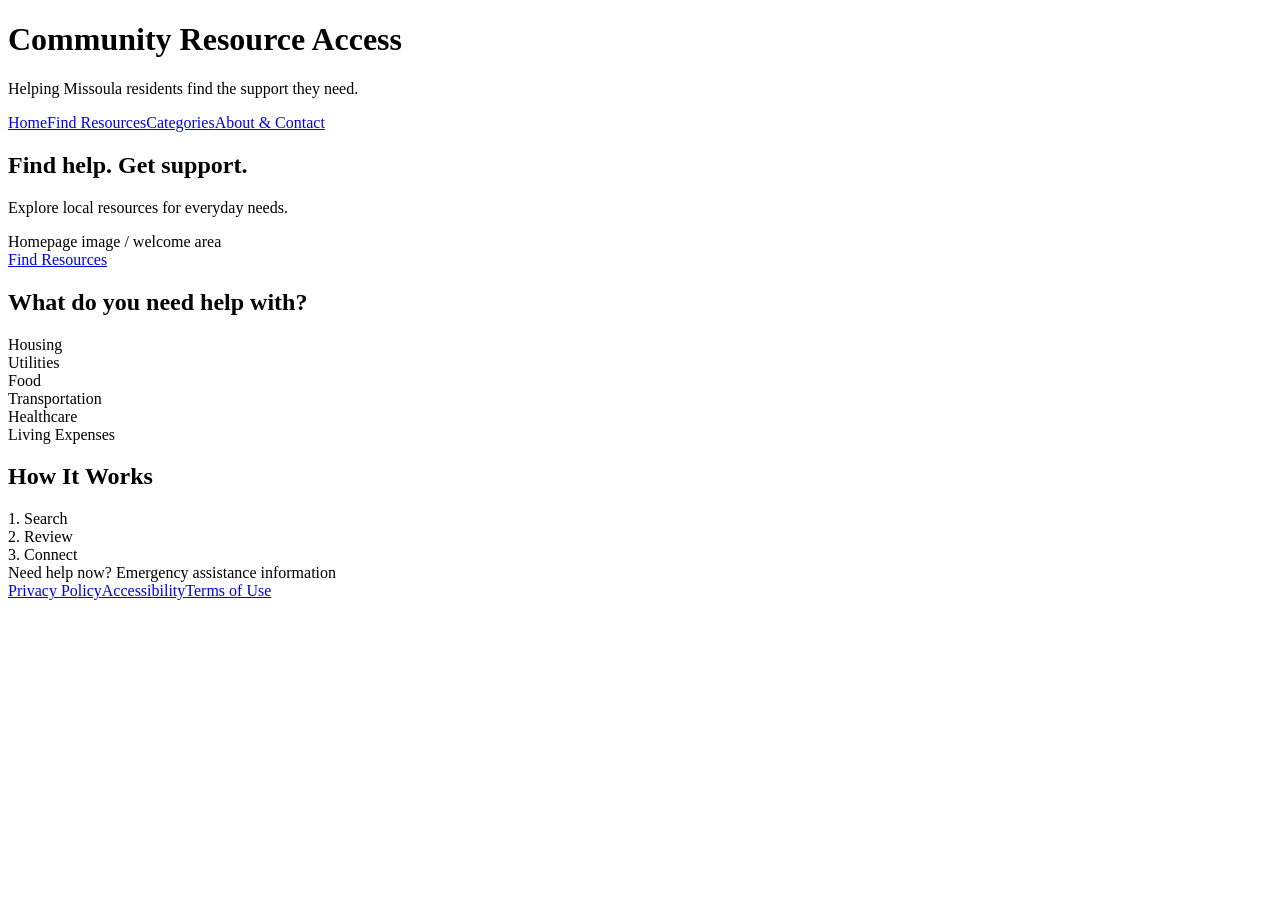
==== index.html @ b24c34c2 "Add initial HTML structure for community resource site" ====
<!doctype html>
<html lang="en"><head><meta charset="utf-8"><meta name="viewport" content="width=device-width, initial-scale=1"><title>Community Resource Access</title><link rel="stylesheet" href="styles.css"></head>
<body><header><h1>Community Resource Access</h1><p>Helping Missoula residents find the support they need.</p></header>
<nav><a href="index.html">Home</a><a href="search.html">Find Resources</a><a href="categories.html">Categories</a><a href="about-contact.html">About & Contact</a></nav>
<main><section><h2>Find help. Get support.</h2><p>Explore local resources for everyday needs.</p><div class="placeholder">Homepage image / welcome area</div><a class="button" href="search.html">Find Resources</a></section>
<section><h2>What do you need help with?</h2><div class="cards"><div class="card">Housing</div><div class="card">Utilities</div><div class="card">Food</div><div class="card">Transportation</div><div class="card">Healthcare</div><div class="card">Living Expenses</div></div></section>
<section><h2>How It Works</h2><div class="cards"><div class="card">1. Search</div><div class="card">2. Review</div><div class="card">3. Connect</div></div></section>
<section class="placeholder">Need help now? Emergency assistance information</section></main>
<footer><a href="#">Privacy Policy</a><a href="#">Accessibility</a><a href="#">Terms of Use</a></footer></body></html>
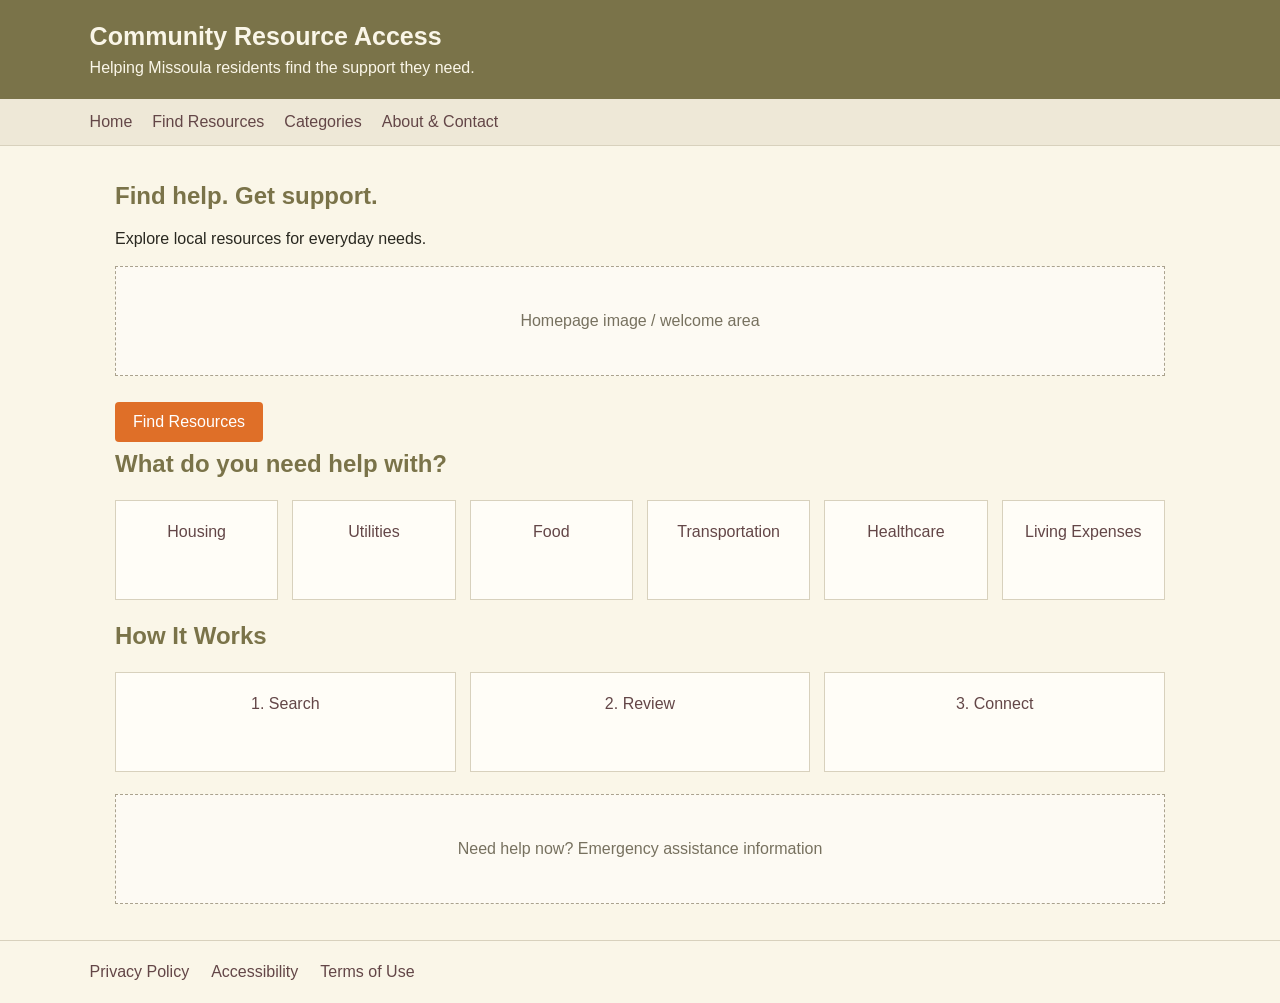
==== commit df79bfc2: "Add files via upload" ====
--- a/index.html
+++ b/index.html
@@ -6,4 +6,4 @@
 <section><h2>What do you need help with?</h2><div class="cards"><div class="card">Housing</div><div class="card">Utilities</div><div class="card">Food</div><div class="card">Transportation</div><div class="card">Healthcare</div><div class="card">Living Expenses</div></div></section>
 <section><h2>How It Works</h2><div class="cards"><div class="card">1. Search</div><div class="card">2. Review</div><div class="card">3. Connect</div></div></section>
 <section class="placeholder">Need help now? Emergency assistance information</section></main>
-<footer><a href="#">Privacy Policy</a><a href="#">Accessibility</a><a href="#">Terms of Use</a></footer></body></html>
+<footer><a href="#">Privacy Policy</a><a href="#">Accessibility</a><a href="#">Terms of Use</a></footer></body></html>
--- a/styles.css
+++ b/styles.css
@@ -0,0 +1,93 @@
+:root {
+  --olive: #7a7349;
+  --cream: #faf6e8;
+  --blue: #5d6887;
+  --burgundy: #634647;
+  --orange: #df6f28;
+  --line: #d8d1bd;
+  --text: #292820;
+}
+* { box-sizing: border-box; }
+body {
+  margin: 0;
+  font-family: Arial, sans-serif;
+  background: var(--cream);
+  color: var(--text);
+}
+header {
+  background: var(--olive);
+  color: var(--cream);
+  padding: 22px 7%;
+}
+header h1 { margin: 0 0 8px; font-size: 25px; }
+header p { margin: 0; }
+nav {
+  display: flex;
+  flex-wrap: wrap;
+  gap: 20px;
+  padding: 14px 7%;
+  background: #eee8d7;
+  border-bottom: 1px solid var(--line);
+}
+nav a, footer a { color: var(--burgundy); text-decoration: none; }
+nav a:hover, footer a:hover { text-decoration: underline; }
+main { width: min(1050px, 86%); margin: 36px auto; min-height: 55vh; }
+h2 { color: var(--olive); margin-top: 0; }
+.placeholder {
+  border: 1px dashed #aaa28e;
+  background: rgba(255,255,255,.45);
+  min-height: 110px;
+  padding: 22px;
+  margin: 18px 0;
+  display: flex;
+  align-items: center;
+  justify-content: center;
+  color: #77715f;
+  text-align: center;
+}
+.cards {
+  display: grid;
+  grid-template-columns: repeat(auto-fit, minmax(145px, 1fr));
+  gap: 14px;
+  margin: 22px 0;
+}
+.card {
+  border: 1px solid var(--line);
+  background: #fffdf7;
+  padding: 22px 14px;
+  min-height: 100px;
+  text-align: center;
+  color: var(--burgundy);
+}
+.button {
+  display: inline-block;
+  background: var(--orange);
+  color: white;
+  padding: 11px 18px;
+  text-decoration: none;
+  border-radius: 4px;
+  margin: 8px 8px 8px 0;
+}
+.button.secondary { background: var(--blue); }
+input, textarea, select {
+  width: 100%;
+  padding: 12px;
+  margin: 8px 0 16px;
+  border: 1px solid var(--line);
+  background: #fffdf7;
+  font: inherit;
+}
+label { display: block; margin-top: 10px; }
+footer {
+  padding: 22px 7%;
+  border-top: 1px solid var(--line);
+  color: #6d685a;
+  display: flex;
+  flex-wrap: wrap;
+  gap: 22px;
+}
+@media (max-width: 600px) {
+  header { padding: 20px 6%; }
+  nav { gap: 12px; padding: 14px 6%; }
+  main { width: 88%; margin: 26px auto; }
+}
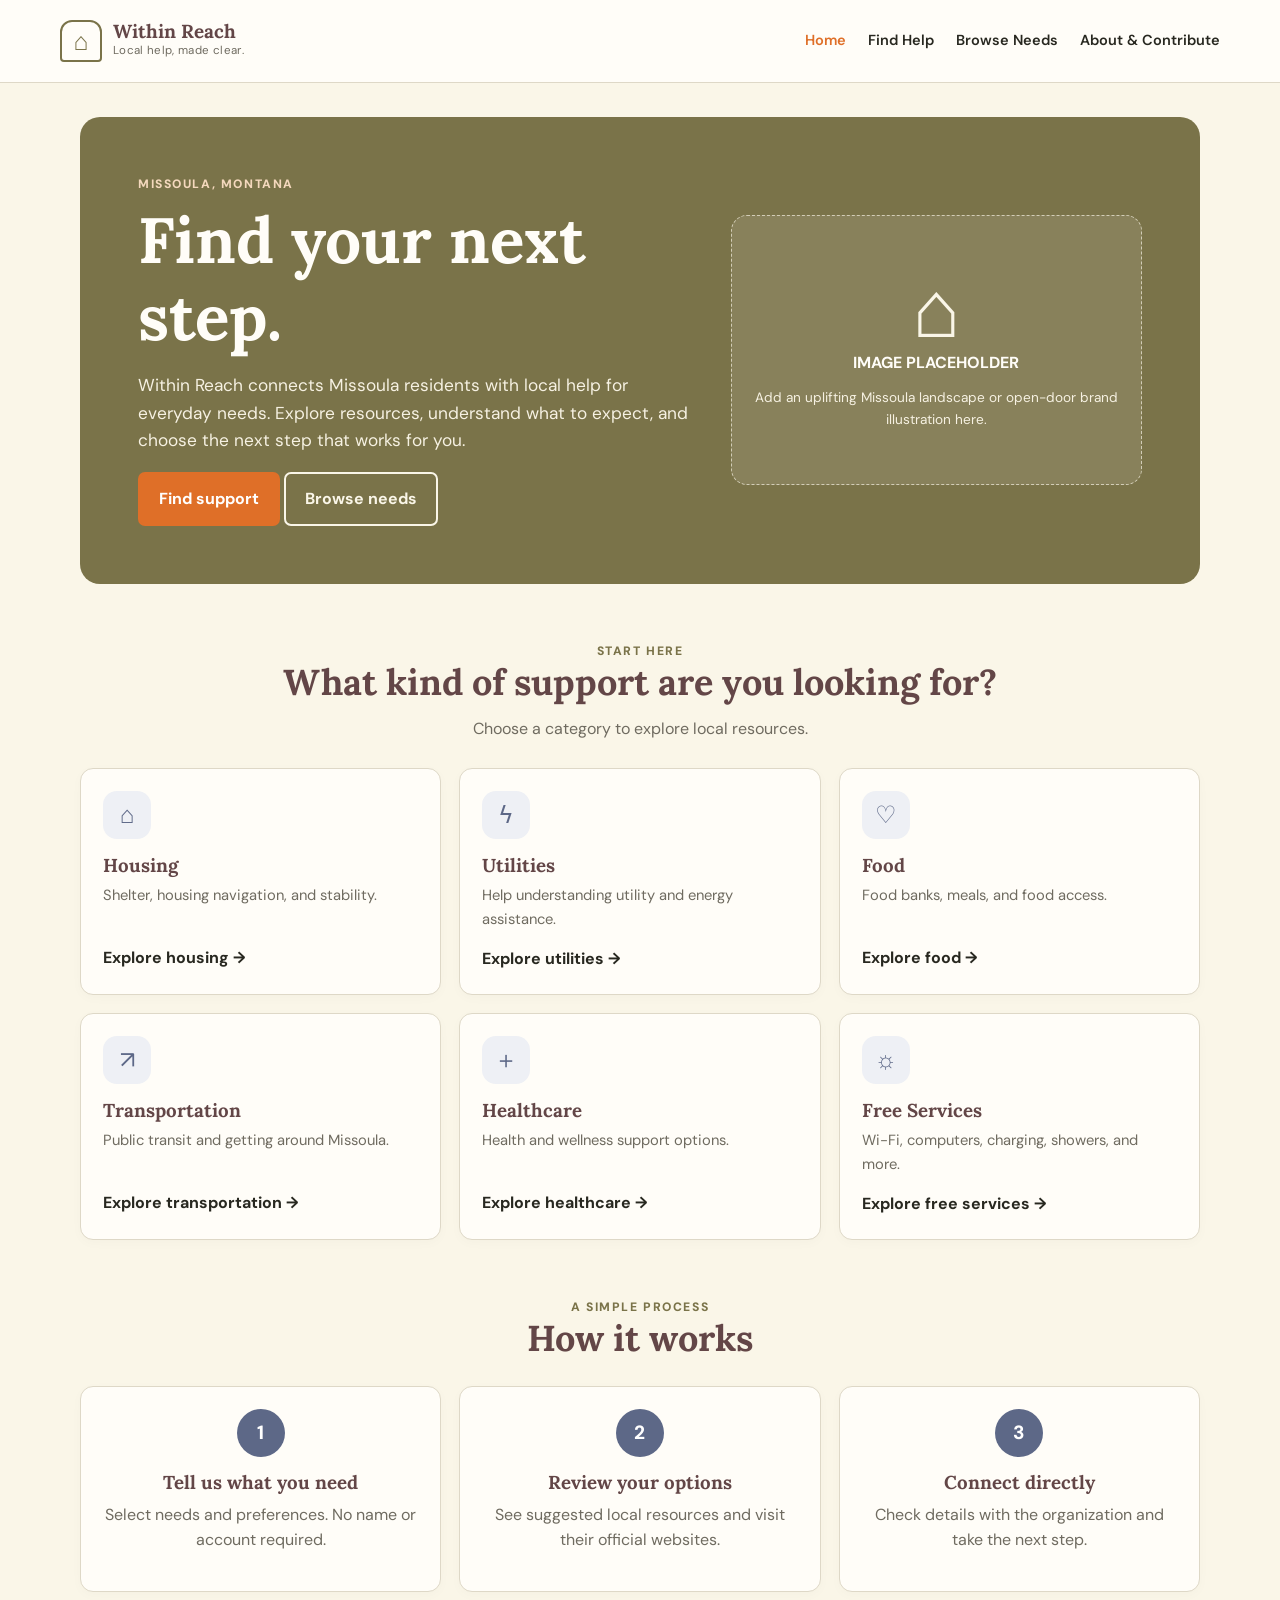
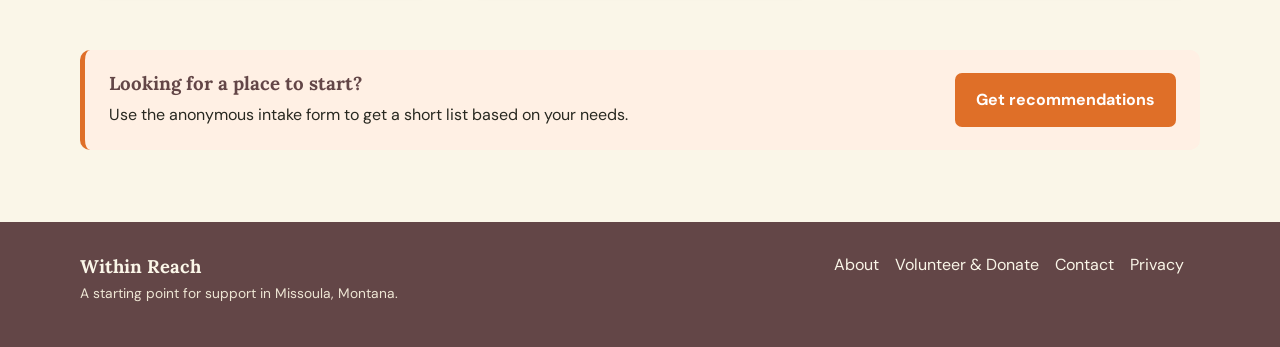
==== commit 6785d343: "Add files via upload" ====
--- a/index.html
+++ b/index.html
@@ -1,9 +1,58 @@
 <!doctype html>
-<html lang="en"><head><meta charset="utf-8"><meta name="viewport" content="width=device-width, initial-scale=1"><title>Community Resource Access</title><link rel="stylesheet" href="styles.css"></head>
-<body><header><h1>Community Resource Access</h1><p>Helping Missoula residents find the support they need.</p></header>
-<nav><a href="index.html">Home</a><a href="search.html">Find Resources</a><a href="categories.html">Categories</a><a href="about-contact.html">About & Contact</a></nav>
-<main><section><h2>Find help. Get support.</h2><p>Explore local resources for everyday needs.</p><div class="placeholder">Homepage image / welcome area</div><a class="button" href="search.html">Find Resources</a></section>
-<section><h2>What do you need help with?</h2><div class="cards"><div class="card">Housing</div><div class="card">Utilities</div><div class="card">Food</div><div class="card">Transportation</div><div class="card">Healthcare</div><div class="card">Living Expenses</div></div></section>
-<section><h2>How It Works</h2><div class="cards"><div class="card">1. Search</div><div class="card">2. Review</div><div class="card">3. Connect</div></div></section>
-<section class="placeholder">Need help now? Emergency assistance information</section></main>
-<footer><a href="#">Privacy Policy</a><a href="#">Accessibility</a><a href="#">Terms of Use</a></footer></body></html>+<html lang="en">
+<head>
+  <meta charset="utf-8">
+  <meta name="viewport" content="width=device-width, initial-scale=1">
+  <meta name="description" content="Within Reach helps Missoula residents find local community assistance.">
+  <title>Home | Within Reach</title>
+  <link rel="preconnect" href="https://fonts.googleapis.com">
+  <link rel="preconnect" href="https://fonts.gstatic.com" crossorigin>
+  <link href="https://fonts.googleapis.com/css2?family=DM+Sans:wght@400;500;600;700&family=Lora:wght@600;700&display=swap" rel="stylesheet">
+  <link rel="stylesheet" href="styles.css">
+  <script src="script.js" defer></script>
+</head>
+<body>
+<a class="skip-link" href="#main">Skip to content</a>
+<header class="site-header"><div class="header-inner">
+  <a class="brand" href="index.html" aria-label="Within Reach home">
+    <span class="brand-mark" aria-hidden="true">⌂</span>
+    <span><span class="brand-name">Within Reach</span><span class="brand-tagline">Local help, made clear.</span></span>
+  </a>
+  <button class="menu-toggle" type="button" aria-expanded="false" aria-controls="main-nav">Menu</button>
+  <nav class="main-nav" id="main-nav" aria-label="Main navigation"><a href="index.html" aria-current="page">Home</a><a href="find-help.html" >Find Help</a><a href="categories.html" >Browse Needs</a><a href="about.html" >About & Contribute</a></nav>
+</div></header>
+<main id="main"><div class="container">
+<section class="hero">
+  <div><div class="eyebrow">Missoula, Montana</div><h1>Find your next step.</h1>
+    <p>Within Reach connects Missoula residents with local help for everyday needs. Explore resources, understand what to expect, and choose the next step that works for you.</p>
+    <a class="btn" href="find-help.html">Find support</a>
+    <a class="btn btn-outline" style="border-color:#faf6e8;color:#faf6e8" href="categories.html">Browse needs</a>
+  </div>
+  <div class="hero-art"><div><div class="door-icon">⌂</div><strong>IMAGE PLACEHOLDER</strong><span>Add an uplifting Missoula landscape or open-door brand illustration here.</span></div></div>
+</section>
+<section class="section">
+  <div class="section-head"><div class="eyebrow">Start here</div><h2>What kind of support are you looking for?</h2><p class="muted">Choose a category to explore local resources.</p></div>
+  <div class="grid grid-3">
+    <a class="card category-card" href="find-help.html#intake"><div class="category-icon">⌂</div><h3>Housing</h3><p>Shelter, housing navigation, and stability.</p><span class="text-link">Explore housing →</span></a>
+    <a class="card category-card" href="find-help.html#intake"><div class="category-icon">ϟ</div><h3>Utilities</h3><p>Help understanding utility and energy assistance.</p><span class="text-link">Explore utilities →</span></a>
+    <a class="card category-card" href="find-help.html#intake"><div class="category-icon">♡</div><h3>Food</h3><p>Food banks, meals, and food access.</p><span class="text-link">Explore food →</span></a>
+    <a class="card category-card" href="find-help.html#intake"><div class="category-icon">↗</div><h3>Transportation</h3><p>Public transit and getting around Missoula.</p><span class="text-link">Explore transportation →</span></a>
+    <a class="card category-card" href="find-help.html#intake"><div class="category-icon">＋</div><h3>Healthcare</h3><p>Health and wellness support options.</p><span class="text-link">Explore healthcare →</span></a>
+    <a class="card category-card" href="find-help.html#intake"><div class="category-icon">☼</div><h3>Free Services</h3><p>Wi-Fi, computers, charging, showers, and more.</p><span class="text-link">Explore free services →</span></a>
+  </div>
+</section>
+<section class="section">
+  <div class="section-head"><div class="eyebrow">A simple process</div><h2>How it works</h2></div>
+  <div class="steps">
+    <div class="card step"><div class="step-number">1</div><h3>Tell us what you need</h3><p class="muted">Select needs and preferences. No name or account required.</p></div>
+    <div class="card step"><div class="step-number">2</div><h3>Review your options</h3><p class="muted">See suggested local resources and visit their official websites.</p></div>
+    <div class="card step"><div class="step-number">3</div><h3>Connect directly</h3><p class="muted">Check details with the organization and take the next step.</p></div>
+  </div>
+</section>
+<section class="section notice"><div><h3>Looking for a place to start?</h3><p style="margin:0">Use the anonymous intake form to get a short list based on your needs.</p></div><a class="btn" href="find-help.html#intake">Get recommendations</a></section>
+</div></main>
+<footer class="site-footer"><div class="container footer-inner">
+  <div><div class="footer-title">Within Reach</div><p class="small" style="color:#eee6d4">A starting point for support in Missoula, Montana.</p></div>
+  <div><a href="about.html">About</a><a href="about.html#contribute">Volunteer & Donate</a><a href="about.html#contact">Contact</a><a href="about.html#privacy">Privacy</a></div>
+</div></footer>
+</body></html>
--- a/styles.css
+++ b/styles.css
@@ -1,93 +1,278 @@
+/* ----------------------------------------------------
+   WITHIN REACH | SITE STYLES
+   Palette: olive, warm cream, slate blue, burgundy, orange
+   Fonts: Lora (headings) + DM Sans (body)
+---------------------------------------------------- */
+
+/* --------------- PAGE SETUP ------------------- */
 :root {
   --olive: #7a7349;
   --cream: #faf6e8;
   --blue: #5d6887;
   --burgundy: #634647;
   --orange: #df6f28;
-  --line: #d8d1bd;
-  --text: #292820;
+  --ink: #282820;
+  --muted: #6f6b60;
+  --paper: #fffdf8;
+  --line: #ded8c7;
+  --pale-blue: #eef0f5;
+  --pale-orange: #fff0e4;
+  --shadow: 0 10px 30px rgba(56, 49, 35, .07);
 }
 * { box-sizing: border-box; }
+html { scroll-behavior: smooth; }
 body {
   margin: 0;
-  font-family: Arial, sans-serif;
   background: var(--cream);
-  color: var(--text);
-}
-header {
+  color: var(--ink);
+  font-family: "DM Sans", Arial, sans-serif;
+  line-height: 1.6;
+}
+img { max-width: 100%; display: block; }
+a { color: var(--blue); }
+button, input, select, textarea { font: inherit; }
+button, a { -webkit-tap-highlight-color: transparent; }
+
+/* --------------- HEADER ------------------- */
+.site-header {
+  background: var(--paper);
+  border-bottom: 1px solid var(--line);
+  position: sticky;
+  top: 0;
+  z-index: 20;
+}
+.header-inner {
+  width: min(1160px, 92%);
+  margin: auto;
+  min-height: 82px;
+  display: flex;
+  align-items: center;
+  justify-content: space-between;
+  gap: 24px;
+}
+.brand {
+  display: inline-flex;
+  align-items: center;
+  gap: 11px;
+  text-decoration: none;
+  color: var(--burgundy);
+}
+.brand-mark {
+  width: 42px;
+  height: 42px;
+  border: 2px solid var(--olive);
+  border-radius: 12px 12px 4px 4px;
+  display: grid;
+  place-items: center;
+  color: var(--olive);
+  font-size: 25px;
+  line-height: 1;
+}
+.brand-name {
+  display: block;
+  font-family: "Lora", Georgia, serif;
+  font-weight: 700;
+  font-size: 1.18rem;
+  line-height: 1.1;
+}
+.brand-tagline { display: block; color: var(--muted); font-size: .72rem; letter-spacing: .03em; }
+.main-nav { display: flex; align-items: center; flex-wrap: wrap; gap: 22px; }
+.main-nav a {
+  text-decoration: none;
+  color: var(--ink);
+  font-size: .91rem;
+  font-weight: 600;
+}
+.main-nav a:hover, .main-nav a[aria-current="page"] { color: var(--orange); }
+.menu-toggle {
+  display: none;
+  border: 1px solid var(--line);
+  background: var(--paper);
+  color: var(--burgundy);
+  border-radius: 8px;
+  padding: 8px 12px;
+}
+
+/* --------------- SHARED LAYOUT ------------------- */
+.container { width: min(1120px, 90%); margin: 0 auto; }
+main { min-height: 65vh; padding: 34px 0 72px; }
+.section { margin-top: 58px; }
+.section-head { max-width: 720px; margin: 0 auto 26px; text-align: center; }
+.eyebrow {
+  color: var(--olive);
+  font-size: .76rem;
+  font-weight: 800;
+  letter-spacing: .13em;
+  text-transform: uppercase;
+}
+h1, h2, h3, h4 { font-family: "Lora", Georgia, serif; line-height: 1.2; }
+h1 { font-size: clamp(2.35rem, 5vw, 4.1rem); margin: 8px 0 16px; }
+h2 { color: var(--burgundy); font-size: clamp(1.65rem, 3vw, 2.25rem); margin: 0 0 12px; }
+h3 { color: var(--burgundy); margin: 0 0 8px; }
+p { margin-top: 0; }
+.lead { color: var(--muted); font-size: 1.08rem; max-width: 680px; }
+.muted { color: var(--muted); }
+.small { font-size: .86rem; color: var(--muted); }
+.grid { display: grid; gap: 18px; }
+.grid-2 { grid-template-columns: repeat(2, minmax(0, 1fr)); }
+.grid-3 { grid-template-columns: repeat(3, minmax(0, 1fr)); }
+.grid-4 { grid-template-columns: repeat(4, minmax(0, 1fr)); }
+
+/* --------------- BUTTONS & LINKS ------------------- */
+.btn {
+  display: inline-flex;
+  align-items: center;
+  justify-content: center;
+  gap: 8px;
+  background: var(--orange);
+  color: #fff;
+  border: 2px solid var(--orange);
+  border-radius: 7px;
+  padding: 12px 19px;
+  font-weight: 700;
+  text-decoration: none;
+  cursor: pointer;
+  transition: transform .15s ease, background .15s ease;
+}
+.btn:hover { background: #c85d1d; border-color: #c85d1d; color: #fff; transform: translateY(-1px); text-decoration: none; }
+.btn-outline { background: transparent; color: var(--burgundy); border-color: var(--burgundy); }
+.btn-outline:hover { background: var(--burgundy); color: white; border-color: var(--burgundy); }
+.btn-blue { background: var(--blue); border-color: var(--blue); }
+.btn-blue:hover { background: #4b5674; border-color: #4b5674; }
+.text-link { font-weight: 700; text-decoration: none; }
+.text-link:hover { text-decoration: underline; }
+
+/* --------------- HERO ------------------- */
+.hero {
   background: var(--olive);
-  color: var(--cream);
-  padding: 22px 7%;
-}
-header h1 { margin: 0 0 8px; font-size: 25px; }
-header p { margin: 0; }
-nav {
-  display: flex;
-  flex-wrap: wrap;
-  gap: 20px;
-  padding: 14px 7%;
-  background: #eee8d7;
-  border-bottom: 1px solid var(--line);
-}
-nav a, footer a { color: var(--burgundy); text-decoration: none; }
-nav a:hover, footer a:hover { text-decoration: underline; }
-main { width: min(1050px, 86%); margin: 36px auto; min-height: 55vh; }
-h2 { color: var(--olive); margin-top: 0; }
-.placeholder {
-  border: 1px dashed #aaa28e;
-  background: rgba(255,255,255,.45);
-  min-height: 110px;
+  color: var(--paper);
+  border-radius: 20px;
+  padding: clamp(28px, 5vw, 58px);
+  display: grid;
+  grid-template-columns: 1.15fr .85fr;
+  align-items: center;
+  gap: 36px;
+  overflow: hidden;
+}
+.hero h1 { color: var(--paper); max-width: 650px; }
+.hero p { max-width: 620px; color: #f6f1e2; font-size: 1.08rem; }
+.hero .eyebrow { color: #f4d8bd; }
+.hero-art {
+  min-height: 270px;
+  background: rgba(250,246,232,.11);
+  border: 1px dashed rgba(250,246,232,.65);
+  border-radius: 16px;
+  display: grid;
+  place-items: center;
+  text-align: center;
+  padding: 20px;
+}
+.hero-art .door-icon { font-size: 5rem; line-height: 1; color: var(--cream); }
+.hero-art span { display: block; color: #f6f1e2; margin-top: 12px; font-size: .85rem; }
+
+/* --------------- CARDS & PREVIEWS ------------------- */
+.card {
+  background: var(--paper);
+  border: 1px solid var(--line);
+  border-radius: 13px;
   padding: 22px;
-  margin: 18px 0;
-  display: flex;
-  align-items: center;
-  justify-content: center;
+  box-shadow: 0 3px 12px rgba(56,49,35,.025);
+}
+.category-card { color: var(--ink); text-decoration: none; transition: transform .15s, box-shadow .15s; }
+.category-card:hover { transform: translateY(-3px); box-shadow: var(--shadow); text-decoration: none; }
+.category-icon {
+  width: 48px; height: 48px; border-radius: 14px;
+  display: grid; place-items: center; background: var(--pale-blue);
+  color: var(--blue); font-size: 1.5rem; margin-bottom: 15px;
+}
+.category-card p { color: var(--muted); font-size: .92rem; min-height: 46px; }
+.resource-card { display: flex; flex-direction: column; gap: 12px; }
+.resource-top { display: flex; justify-content: space-between; align-items: flex-start; gap: 12px; }
+.pill { display: inline-block; border-radius: 30px; padding: 4px 10px; background: var(--pale-blue); color: var(--blue); font-size: .76rem; font-weight: 700; }
+.updated { font-size: .76rem; color: var(--muted); }
+.placeholder-image {
+  min-height: 145px;
+  background: linear-gradient(135deg, #e8e5d8, #f1eee4);
+  border: 1px dashed #aaa38f;
+  border-radius: 12px;
+  display: grid;
+  place-items: center;
   color: #77715f;
   text-align: center;
-}
-.cards {
-  display: grid;
-  grid-template-columns: repeat(auto-fit, minmax(145px, 1fr));
-  gap: 14px;
-  margin: 22px 0;
-}
-.card {
-  border: 1px solid var(--line);
-  background: #fffdf7;
-  padding: 22px 14px;
-  min-height: 100px;
-  text-align: center;
-  color: var(--burgundy);
-}
-.button {
-  display: inline-block;
-  background: var(--orange);
-  color: white;
-  padding: 11px 18px;
-  text-decoration: none;
-  border-radius: 4px;
-  margin: 8px 8px 8px 0;
-}
-.button.secondary { background: var(--blue); }
-input, textarea, select {
-  width: 100%;
-  padding: 12px;
-  margin: 8px 0 16px;
-  border: 1px solid var(--line);
-  background: #fffdf7;
-  font: inherit;
-}
-label { display: block; margin-top: 10px; }
-footer {
-  padding: 22px 7%;
-  border-top: 1px solid var(--line);
-  color: #6d685a;
-  display: flex;
-  flex-wrap: wrap;
-  gap: 22px;
-}
-@media (max-width: 600px) {
-  header { padding: 20px 6%; }
-  nav { gap: 12px; padding: 14px 6%; }
-  main { width: 88%; margin: 26px auto; }
-}
+  padding: 14px;
+}
+.placeholder-image small { display: block; }
+
+/* --------------- HOW IT WORKS ------------------- */
+.steps { display: grid; grid-template-columns: repeat(3, 1fr); gap: 18px; }
+.step { text-align: center; }
+.step-number {
+  width: 48px; height: 48px; margin: 0 auto 14px;
+  border-radius: 50%; background: var(--blue); color: white;
+  display: grid; place-items: center; font-weight: 800; font-size: 1.2rem;
+}
+
+/* --------------- FORMS ------------------- */
+.form-panel { background: var(--paper); border: 1px solid var(--line); border-radius: 15px; padding: clamp(20px, 4vw, 34px); }
+.form-grid { display: grid; grid-template-columns: repeat(2, minmax(0, 1fr)); gap: 16px; }
+.field { margin-bottom: 14px; }
+.field label, legend { display: block; font-weight: 700; color: var(--burgundy); margin-bottom: 6px; }
+input[type="text"], input[type="search"], input[type="email"], select, textarea {
+  width: 100%; padding: 12px 13px; border: 1px solid #c9c2af;
+  border-radius: 7px; background: #fff; color: var(--ink);
+}
+textarea { min-height: 105px; resize: vertical; }
+fieldset { border: 1px solid var(--line); border-radius: 9px; padding: 14px 16px; margin: 0 0 16px; }
+fieldset label { display: inline-flex; align-items: center; gap: 7px; margin: 7px 14px 7px 0; font-weight: 500; color: var(--ink); }
+fieldset input { accent-color: var(--olive); }
+.form-note { background: var(--pale-blue); border-radius: 8px; padding: 13px 15px; color: #3f4964; font-size: .9rem; }
+.results-list { display: grid; gap: 14px; margin-top: 24px; }
+.result-card { background: var(--paper); border: 1px solid var(--line); border-radius: 12px; padding: 20px; }
+.result-card h3 { margin-bottom: 5px; }
+.result-meta { display: flex; flex-wrap: wrap; gap: 8px 18px; font-size: .86rem; color: var(--muted); margin: 10px 0; }
+.empty-state { padding: 25px; border: 1px dashed var(--blue); border-radius: 12px; text-align: center; background: var(--pale-blue); }
+
+/* --------------- NOTICE / CTA ------------------- */
+.notice {
+  display: flex; align-items: center; justify-content: space-between; gap: 20px;
+  background: var(--pale-orange); border-left: 5px solid var(--orange);
+  border-radius: 10px; padding: 22px 24px;
+}
+.cta-band { background: var(--burgundy); color: var(--cream); border-radius: 16px; padding: 30px; }
+.cta-band h2 { color: var(--cream); }
+
+/* --------------- RESOURCE DETAILS ------------------- */
+.detail-layout { display: grid; grid-template-columns: 1.5fr .8fr; gap: 22px; align-items: start; }
+.check-list { padding-left: 20px; }
+.check-list li { margin: 7px 0; }
+.info-line { padding: 13px 0; border-bottom: 1px solid var(--line); }
+.info-line:last-child { border-bottom: 0; }
+
+/* --------------- FOOTER ------------------- */
+.site-footer { background: var(--burgundy); color: var(--cream); padding: 30px 0; }
+.footer-inner { display: flex; align-items: flex-start; justify-content: space-between; gap: 25px; }
+.site-footer a { color: var(--cream); text-decoration: none; margin-right: 16px; }
+.site-footer a:hover { text-decoration: underline; }
+.footer-title { font-family: "Lora", Georgia, serif; font-weight: 700; font-size: 1.15rem; }
+
+/* --------------- ACCESSIBILITY ------------------- */
+:focus-visible { outline: 3px solid var(--orange); outline-offset: 3px; }
+.skip-link { position: absolute; left: -9999px; top: 8px; background: white; padding: 10px; z-index: 100; }
+.skip-link:focus { left: 8px; }
+@media (max-width: 800px) {
+  .header-inner { padding: 14px 0; align-items: flex-start; }
+  .menu-toggle { display: block; }
+  .main-nav { display: none; width: 100%; padding: 10px 0 5px; }
+  .main-nav.open { display: flex; }
+  .header-inner { flex-wrap: wrap; }
+  .hero { grid-template-columns: 1fr; }
+  .hero-art { min-height: 180px; }
+  .grid-4 { grid-template-columns: repeat(2, 1fr); }
+  .grid-3 { grid-template-columns: repeat(2, 1fr); }
+  .detail-layout { grid-template-columns: 1fr; }
+}
+@media (max-width: 560px) {
+  .grid-2, .grid-3, .grid-4, .steps, .form-grid { grid-template-columns: 1fr; }
+  .notice, .footer-inner { flex-direction: column; align-items: flex-start; }
+  main { padding-top: 24px; }
+}
